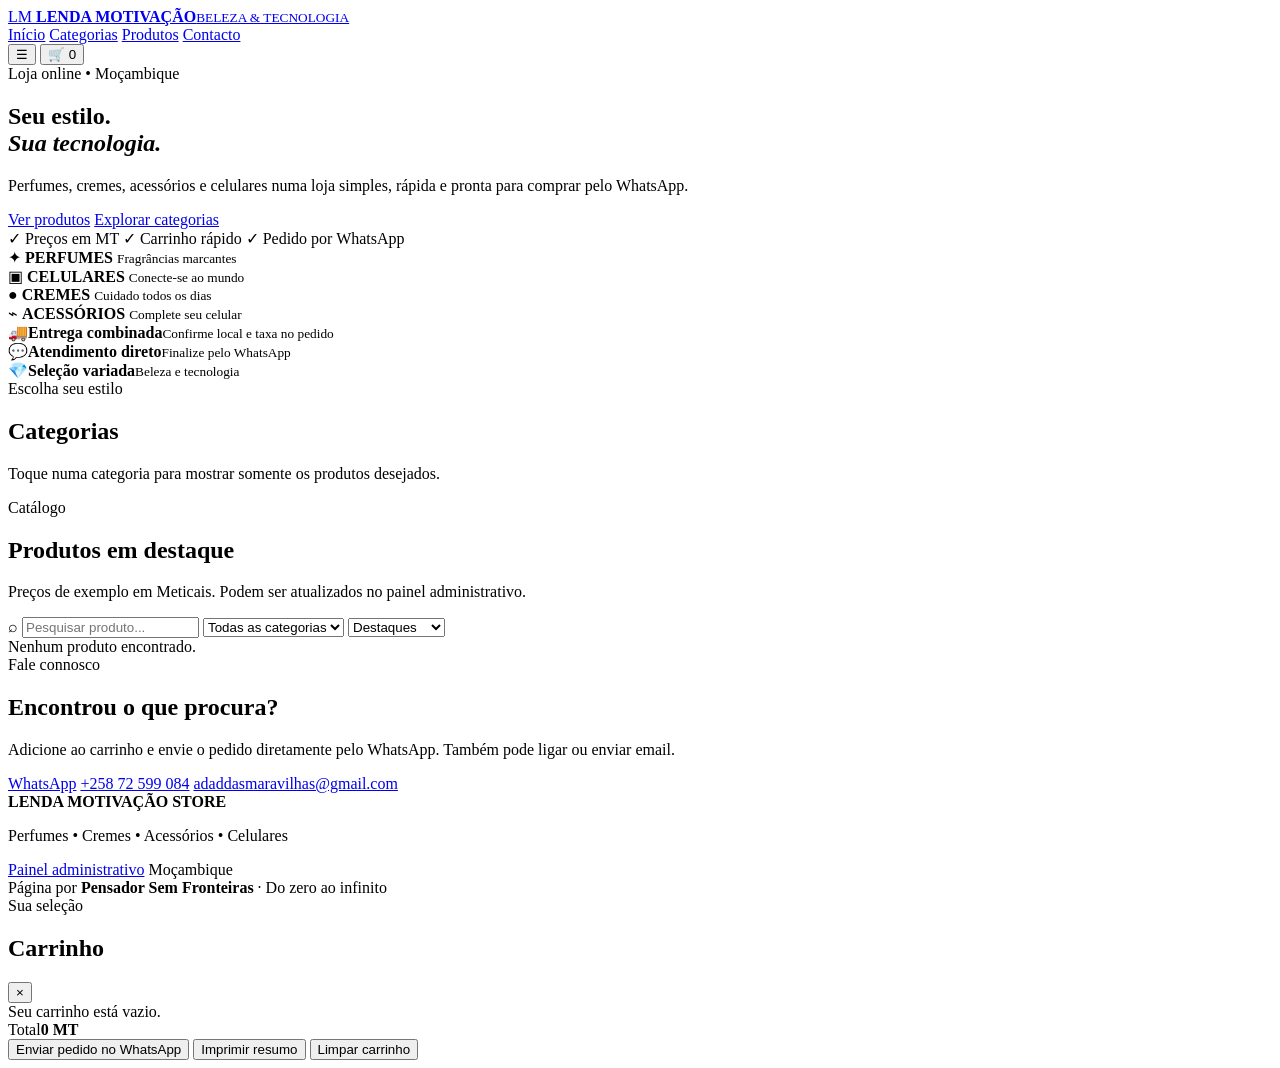
==== index.html @ 22ab00b9 "Cria vitrine da Lenda Motivação Store" ====
<!DOCTYPE html>
<html lang="pt-MZ">
<head>
  <meta charset="UTF-8" />
  <meta name="viewport" content="width=device-width, initial-scale=1.0" />
  <meta name="description" content="Lenda Motivação Store — perfumes, cremes, acessórios de celular e celulares em Moçambique." />
  <title>Lenda Motivação Store — Beleza & Tecnologia</title>
  <link rel="stylesheet" href="css/style.css" />
</head>
<body>
  <header class="header">
    <div class="container header-inner">
      <a class="brand" href="#inicio" aria-label="Lenda Motivação Store">
        <span class="brand-mark">LM</span>
        <span><strong>LENDA MOTIVAÇÃO</strong><small>BELEZA & TECNOLOGIA</small></span>
      </a>

      <nav class="nav" id="mainNav">
        <a href="#inicio">Início</a>
        <a href="#categorias">Categorias</a>
        <a href="#produtos">Produtos</a>
        <a href="#contacto">Contacto</a>
      </nav>

      <div class="header-actions">
        <button class="icon-btn" id="menuBtn" aria-label="Abrir menu">☰</button>
        <button class="cart-button" id="cartBtn" aria-label="Abrir carrinho">🛒 <span id="cartCount">0</span></button>
      </div>
    </div>
  </header>

  <main>
    <section class="hero" id="inicio">
      <div class="container hero-grid">
        <div class="hero-copy">
          <span class="eyebrow">Loja online • Moçambique</span>
          <h1>Seu estilo.<br><em>Sua tecnologia.</em></h1>
          <p>Perfumes, cremes, acessórios e celulares numa loja simples, rápida e pronta para comprar pelo WhatsApp.</p>
          <div class="hero-actions">
            <a class="btn btn-primary" href="#produtos">Ver produtos</a>
            <a class="btn btn-ghost" href="#categorias">Explorar categorias</a>
          </div>
          <div class="hero-trust">
            <span>✓ Preços em MT</span>
            <span>✓ Carrinho rápido</span>
            <span>✓ Pedido por WhatsApp</span>
          </div>
        </div>

        <div class="hero-showcase" aria-hidden="true">
          <div class="showcase-card perfume-card">
            <span class="showcase-icon">✦</span>
            <strong>PERFUMES</strong>
            <small>Fragrâncias marcantes</small>
          </div>
          <div class="showcase-card phone-card">
            <span class="showcase-icon">▣</span>
            <strong>CELULARES</strong>
            <small>Conecte-se ao mundo</small>
          </div>
          <div class="showcase-card cream-card">
            <span class="showcase-icon">●</span>
            <strong>CREMES</strong>
            <small>Cuidado todos os dias</small>
          </div>
          <div class="showcase-card accessory-card">
            <span class="showcase-icon">⌁</span>
            <strong>ACESSÓRIOS</strong>
            <small>Complete seu celular</small>
          </div>
        </div>
      </div>
    </section>

    <section class="benefits">
      <div class="container benefits-grid">
        <div><b>🚚</b><span><strong>Entrega combinada</strong><small>Confirme local e taxa no pedido</small></span></div>
        <div><b>💬</b><span><strong>Atendimento direto</strong><small>Finalize pelo WhatsApp</small></span></div>
        <div><b>💎</b><span><strong>Seleção variada</strong><small>Beleza e tecnologia</small></span></div>
      </div>
    </section>

    <section class="section" id="categorias">
      <div class="container">
        <div class="section-heading">
          <div><span class="eyebrow">Escolha seu estilo</span><h2>Categorias</h2></div>
          <p>Toque numa categoria para mostrar somente os produtos desejados.</p>
        </div>
        <div class="category-grid" id="categoryGrid"></div>
      </div>
    </section>

    <section class="section products-section" id="produtos">
      <div class="container">
        <div class="section-heading">
          <div><span class="eyebrow">Catálogo</span><h2>Produtos em destaque</h2></div>
          <p>Preços de exemplo em Meticais. Podem ser atualizados no painel administrativo.</p>
        </div>

        <div class="toolbar">
          <label class="search-box">
            <span>⌕</span>
            <input id="searchInput" type="search" placeholder="Pesquisar produto..." autocomplete="off" />
          </label>
          <select id="categoryFilter" aria-label="Filtrar categoria">
            <option value="all">Todas as categorias</option>
          </select>
          <select id="sortFilter" aria-label="Ordenar produtos">
            <option value="featured">Destaques</option>
            <option value="price-asc">Menor preço</option>
            <option value="price-desc">Maior preço</option>
            <option value="name">Nome A-Z</option>
          </select>
        </div>

        <div class="product-grid" id="productGrid"></div>
        <div class="empty-state hidden" id="emptyState">Nenhum produto encontrado.</div>
      </div>
    </section>

    <section class="section contact-section" id="contacto">
      <div class="container contact-card">
        <div>
          <span class="eyebrow">Fale connosco</span>
          <h2>Encontrou o que procura?</h2>
          <p>Adicione ao carrinho e envie o pedido diretamente pelo WhatsApp. Também pode ligar ou enviar email.</p>
        </div>
        <div class="contact-actions">
          <a class="btn btn-primary" href="https://wa.me/25872599084" target="_blank" rel="noopener">WhatsApp</a>
          <a class="btn btn-ghost" href="tel:+25872599084">+258 72 599 084</a>
          <a class="text-link" href="mailto:adaddasmaravilhas@gmail.com">adaddasmaravilhas@gmail.com</a>
        </div>
      </div>
    </section>
  </main>

  <footer class="footer">
    <div class="container footer-inner">
      <div>
        <strong>LENDA MOTIVAÇÃO STORE</strong>
        <p>Perfumes • Cremes • Acessórios • Celulares</p>
      </div>
      <div class="footer-links">
        <a href="pages/admin.html">Painel administrativo</a>
        <span>Moçambique</span>
      </div>
    </div>
    <div class="container footer-bottom">Página por <strong>Pensador Sem Fronteiras</strong> · Do zero ao infinito</div>
  </footer>

  <div class="overlay" id="cartOverlay"></div>
  <aside class="cart-drawer" id="cartDrawer" aria-label="Carrinho de compras">
    <div class="cart-head">
      <div><span class="eyebrow">Sua seleção</span><h2>Carrinho</h2></div>
      <button class="close-btn" id="closeCartBtn" aria-label="Fechar carrinho">×</button>
    </div>
    <div class="cart-items" id="cartItems"></div>
    <div class="cart-empty" id="cartEmpty">Seu carrinho está vazio.</div>
    <div class="cart-footer">
      <div class="total-line"><span>Total</span><strong id="cartTotal">0 MT</strong></div>
      <button class="btn btn-primary btn-full" id="checkoutBtn">Enviar pedido no WhatsApp</button>
      <button class="btn btn-ghost btn-full" id="printBtn">Imprimir resumo</button>
      <button class="clear-cart" id="clearCartBtn">Limpar carrinho</button>
    </div>
  </aside>

  <div class="toast" id="toast" role="status" aria-live="polite"></div>

  <script src="js/store.js"></script>
</body>
</html>
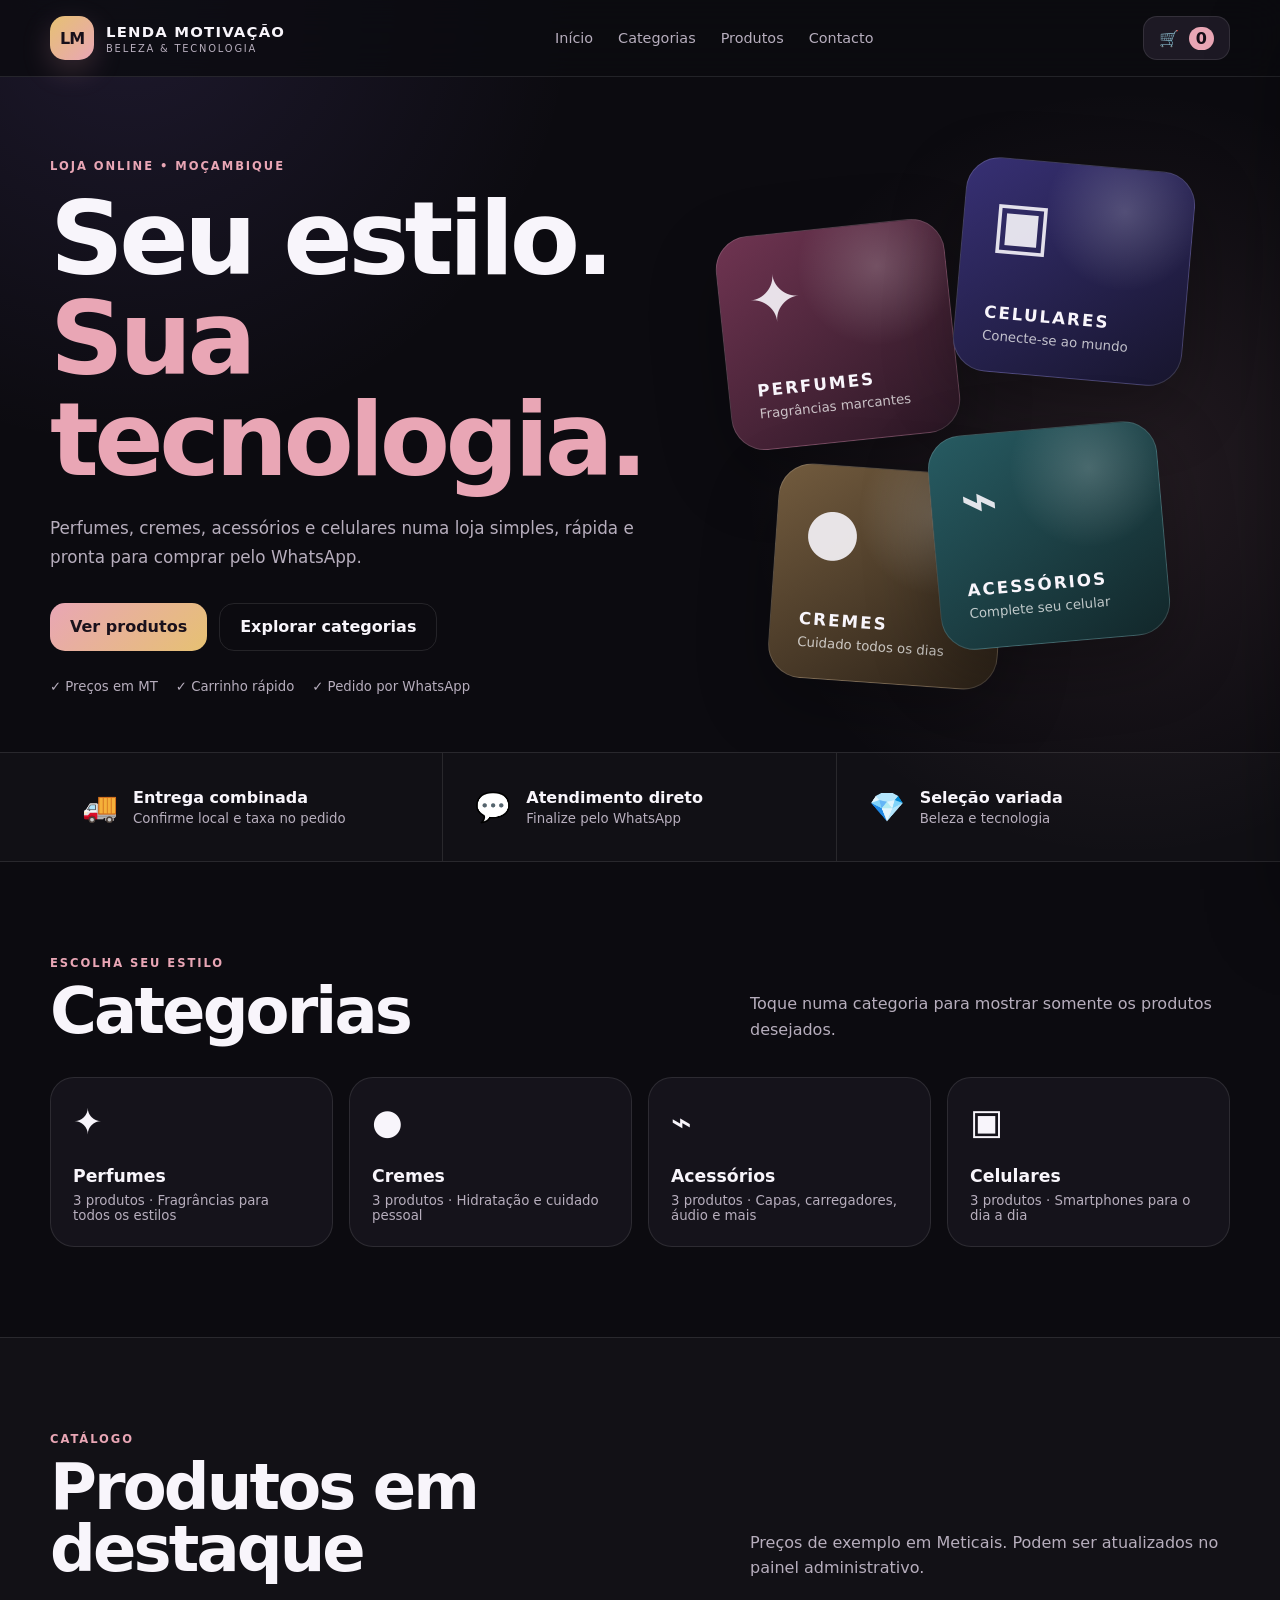
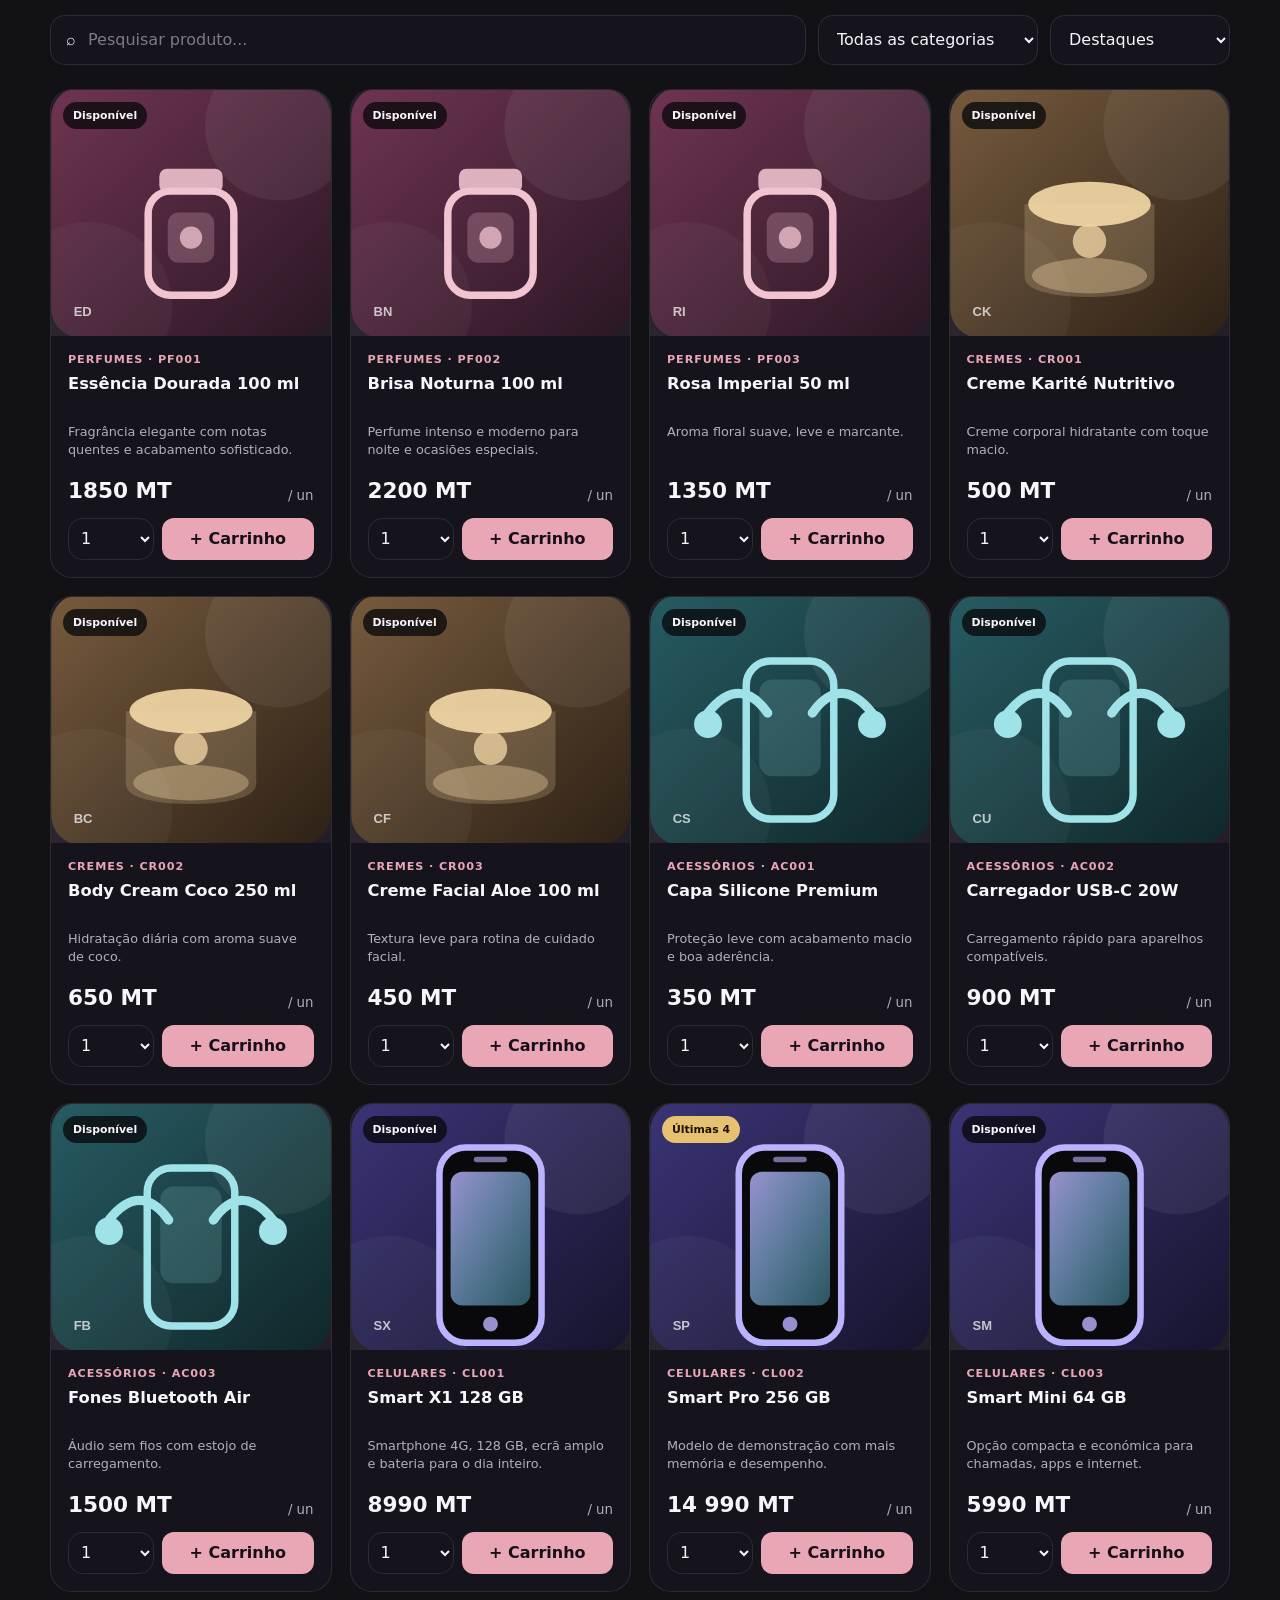
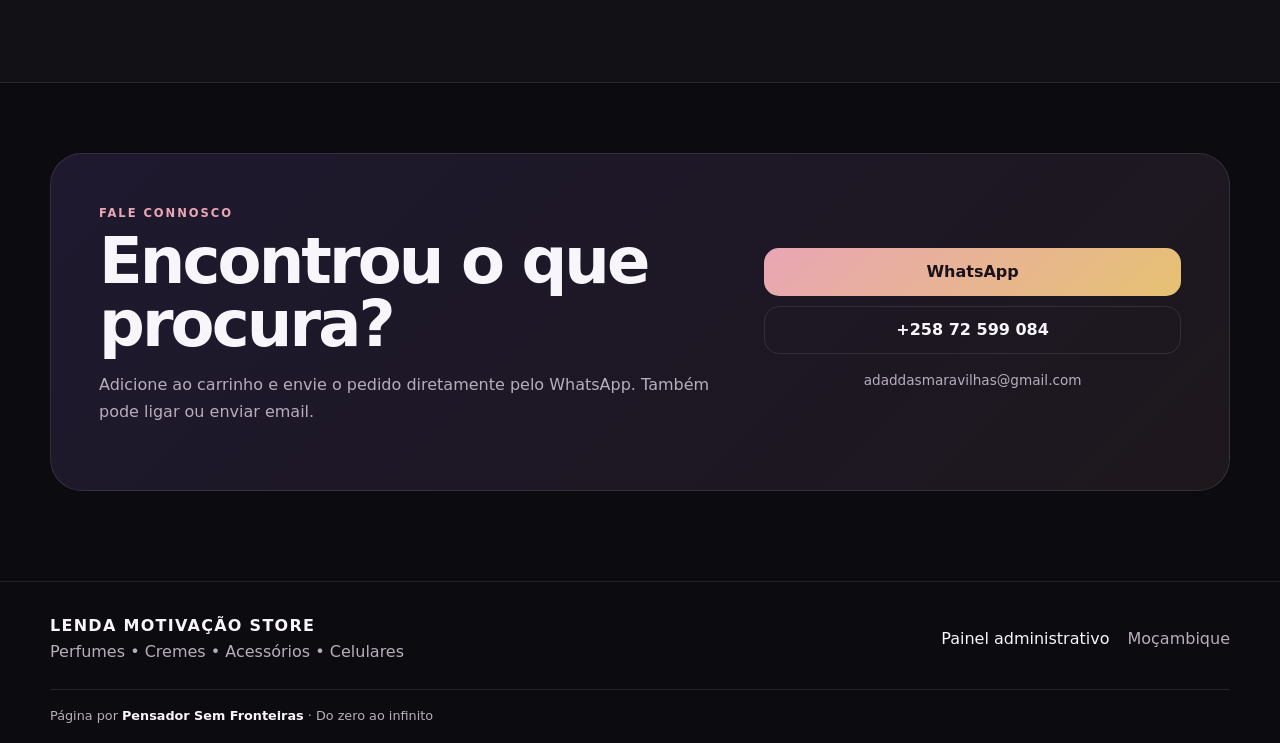
==== commit 2ca4d16b: "Carrega correção visual da vitrine" ====
--- a/index.html
+++ b/index.html
@@ -6,6 +6,7 @@
   <meta name="description" content="Lenda Motivação Store — perfumes, cremes, acessórios de celular e celulares em Moçambique." />
   <title>Lenda Motivação Store — Beleza & Tecnologia</title>
   <link rel="stylesheet" href="css/style.css" />
+  <link rel="stylesheet" href="css/patch.css" />
 </head>
 <body>
   <header class="header">
--- a/css/style.css
+++ b/css/style.css
@@ -0,0 +1,289 @@
+:root {
+  --bg: #0c0b10;
+  --panel: #15131b;
+  --panel-2: #1d1924;
+  --text: #f8f5fb;
+  --muted: #b7aebd;
+  --line: rgba(255,255,255,.1);
+  --accent: #e9a6b5;
+  --accent-2: #9b7bff;
+  --gold: #e6c172;
+  --success: #44c980;
+  --danger: #ff7474;
+  --shadow: 0 24px 70px rgba(0,0,0,.28);
+  --radius: 24px;
+  --max: 1180px;
+}
+
+* { box-sizing: border-box; }
+html { scroll-behavior: smooth; }
+body {
+  margin: 0;
+  font-family: Inter, ui-sans-serif, system-ui, -apple-system, BlinkMacSystemFont, "Segoe UI", sans-serif;
+  color: var(--text);
+  background:
+    radial-gradient(circle at 10% 0%, rgba(155,123,255,.12), transparent 28rem),
+    radial-gradient(circle at 88% 12%, rgba(233,166,181,.11), transparent 24rem),
+    var(--bg);
+  min-height: 100vh;
+}
+
+body.no-scroll { overflow: hidden; }
+a { color: inherit; text-decoration: none; }
+button, input, select { font: inherit; }
+button { border: 0; }
+img { display: block; max-width: 100%; }
+.hidden { display: none !important; }
+.container { width: min(calc(100% - 32px), var(--max)); margin-inline: auto; }
+
+.header {
+  position: sticky;
+  top: 0;
+  z-index: 50;
+  backdrop-filter: blur(18px);
+  background: rgba(12,11,16,.82);
+  border-bottom: 1px solid var(--line);
+}
+.header-inner { min-height: 76px; display: flex; align-items: center; justify-content: space-between; gap: 24px; }
+.brand { display: inline-flex; align-items: center; gap: 12px; min-width: max-content; }
+.brand-mark {
+  width: 44px; height: 44px; border-radius: 15px;
+  display: grid; place-items: center;
+  color: #17101a; font-weight: 900; letter-spacing: -.06em;
+  background: linear-gradient(135deg, var(--gold), var(--accent));
+  box-shadow: 0 10px 30px rgba(233,166,181,.2);
+}
+.brand strong { display: block; font-size: .93rem; letter-spacing: .08em; }
+.brand small { display: block; margin-top: 2px; color: var(--muted); font-size: .62rem; letter-spacing: .18em; }
+.nav { display: flex; align-items: center; gap: 25px; color: var(--muted); font-size: .9rem; }
+.nav a:hover { color: var(--text); }
+.header-actions { display: flex; gap: 10px; align-items: center; }
+.icon-btn, .cart-button, .close-btn {
+  color: var(--text); background: var(--panel-2); border: 1px solid var(--line); cursor: pointer;
+}
+.icon-btn { display: none; width: 44px; height: 44px; border-radius: 14px; }
+.cart-button { min-height: 44px; padding: 0 15px; border-radius: 14px; font-weight: 700; }
+.cart-button span { color: #170e18; background: var(--accent); border-radius: 999px; padding: 2px 7px; margin-left: 4px; }
+
+.hero { padding: 78px 0 58px; overflow: hidden; }
+.hero-grid { display: grid; grid-template-columns: 1.05fr .95fr; align-items: center; gap: 60px; }
+.eyebrow { display: inline-block; color: var(--accent); text-transform: uppercase; letter-spacing: .17em; font-size: .72rem; font-weight: 800; }
+.hero h1, .section-heading h2, .contact-card h2, .cart-head h2 {
+  margin: 0; line-height: .98; letter-spacing: -.045em;
+}
+.hero h1 { font-size: clamp(3.6rem, 8vw, 7rem); margin-top: 15px; max-width: 720px; }
+.hero h1 em { font-style: normal; color: var(--accent); }
+.hero-copy > p { max-width: 620px; color: var(--muted); line-height: 1.75; font-size: 1.05rem; margin: 24px 0 30px; }
+.hero-actions { display: flex; gap: 12px; flex-wrap: wrap; }
+.btn {
+  display: inline-flex; align-items: center; justify-content: center;
+  min-height: 48px; padding: 0 20px; border-radius: 15px;
+  font-weight: 800; cursor: pointer; transition: transform .2s ease, opacity .2s ease, background .2s ease;
+}
+.btn:hover { transform: translateY(-2px); }
+.btn-primary { background: linear-gradient(135deg, var(--accent), var(--gold)); color: #1a111b; }
+.btn-ghost { color: var(--text); background: transparent; border: 1px solid var(--line); }
+.btn-full { width: 100%; }
+.hero-trust { display: flex; gap: 18px; flex-wrap: wrap; color: var(--muted); font-size: .83rem; margin-top: 28px; }
+
+.hero-showcase { min-height: 520px; position: relative; }
+.showcase-card {
+  position: absolute; width: 230px; min-height: 215px; padding: 28px;
+  display: flex; flex-direction: column; justify-content: flex-end;
+  border-radius: 34px; border: 1px solid rgba(255,255,255,.14); box-shadow: var(--shadow);
+  overflow: hidden;
+}
+.showcase-card::before {
+  content: ""; position: absolute; inset: 0; opacity: .8;
+  background: radial-gradient(circle at 70% 20%, rgba(255,255,255,.24), transparent 34%);
+}
+.showcase-card > * { position: relative; z-index: 1; }
+.showcase-icon { font-size: 4rem; margin-bottom: auto; opacity: .9; }
+.showcase-card strong { font-size: 1.05rem; letter-spacing: .12em; }
+.showcase-card small { color: rgba(255,255,255,.72); margin-top: 6px; }
+.perfume-card { left: 4%; top: 12%; background: linear-gradient(145deg, #6f3451, #2a1724); transform: rotate(-6deg); }
+.phone-card { right: 3%; top: 0; background: linear-gradient(145deg, #373074, #17152d); transform: rotate(5deg); }
+.cream-card { left: 14%; bottom: 0; background: linear-gradient(145deg, #725b3e, #2b2117); transform: rotate(4deg); }
+.accessory-card { right: 8%; bottom: 8%; background: linear-gradient(145deg, #275b62, #12272a); transform: rotate(-5deg); }
+
+.benefits { border-block: 1px solid var(--line); background: rgba(255,255,255,.018); }
+.benefits-grid { min-height: 108px; display: grid; grid-template-columns: repeat(3, 1fr); }
+.benefits-grid > div { display: flex; align-items: center; gap: 15px; padding: 20px 32px; border-right: 1px solid var(--line); }
+.benefits-grid > div:last-child { border-right: 0; }
+.benefits b { font-size: 1.8rem; }
+.benefits strong, .benefits small { display: block; }
+.benefits small { color: var(--muted); margin-top: 4px; }
+
+.section { padding: 90px 0; }
+.products-section { background: rgba(255,255,255,.022); border-block: 1px solid var(--line); }
+.section-heading { display: flex; justify-content: space-between; align-items: end; gap: 36px; margin-bottom: 34px; }
+.section-heading h2, .contact-card h2 { font-size: clamp(2.3rem, 5vw, 4.3rem); margin-top: 9px; }
+.section-heading p { max-width: 480px; color: var(--muted); line-height: 1.6; margin: 0; }
+
+.category-grid { display: grid; grid-template-columns: repeat(4, 1fr); gap: 16px; }
+.category-card {
+  min-height: 170px; padding: 22px; border-radius: 24px; cursor: pointer;
+  border: 1px solid var(--line); background: var(--panel); transition: transform .2s ease, border-color .2s ease, background .2s ease;
+}
+.category-card:hover, .category-card.active { transform: translateY(-4px); border-color: rgba(233,166,181,.5); background: var(--panel-2); }
+.category-card .cat-icon { font-size: 2.2rem; }
+.category-card strong { display: block; margin-top: 24px; font-size: 1.08rem; }
+.category-card small { display: block; color: var(--muted); margin-top: 7px; }
+
+.toolbar { display: grid; grid-template-columns: minmax(260px, 1fr) 220px 180px; gap: 12px; margin-bottom: 24px; }
+.search-box { display: flex; align-items: center; gap: 10px; padding: 0 15px; background: var(--panel); border: 1px solid var(--line); border-radius: 15px; }
+.search-box input { width: 100%; min-height: 48px; border: 0; outline: 0; color: var(--text); background: transparent; }
+.search-box input::placeholder { color: #817988; }
+select { min-height: 48px; border-radius: 15px; padding: 0 14px; color: var(--text); background: var(--panel); border: 1px solid var(--line); outline: none; }
+select option { background: #17131b; }
+
+.product-grid { display: grid; grid-template-columns: repeat(4, minmax(0, 1fr)); gap: 18px; }
+.product-card {
+  overflow: hidden; border-radius: 22px; background: var(--panel); border: 1px solid var(--line);
+  transition: transform .2s ease, border-color .2s ease;
+}
+.product-card:hover { transform: translateY(-5px); border-color: rgba(255,255,255,.2); }
+.product-image { position: relative; aspect-ratio: 1 / .88; background: #221d26; overflow: hidden; }
+.product-image img { width: 100%; height: 100%; object-fit: cover; }
+.badge {
+  position: absolute; left: 12px; top: 12px; padding: 7px 10px; border-radius: 999px;
+  background: rgba(9,9,12,.78); backdrop-filter: blur(8px); font-size: .68rem; font-weight: 800;
+}
+.badge.low { color: #1b1200; background: var(--gold); }
+.badge.out { background: var(--danger); color: #1a0707; }
+.product-body { padding: 17px; }
+.product-meta { color: var(--accent); font-size: .7rem; font-weight: 800; letter-spacing: .08em; text-transform: uppercase; }
+.product-name { min-height: 46px; margin: 7px 0 4px; font-size: 1.02rem; font-weight: 800; line-height: 1.3; }
+.product-desc { min-height: 39px; color: var(--muted); font-size: .8rem; line-height: 1.45; }
+.product-price { display: flex; align-items: end; justify-content: space-between; gap: 10px; margin-top: 16px; }
+.product-price strong { font-size: 1.35rem; }
+.product-price small { color: var(--muted); }
+.product-actions { display: grid; grid-template-columns: 86px 1fr; gap: 8px; margin-top: 15px; }
+.qty-select { min-width: 0; min-height: 42px; padding-inline: 8px; }
+.add-btn { min-height: 42px; border-radius: 12px; font-weight: 800; cursor: pointer; color: #160f18; background: var(--accent); }
+.add-btn:disabled { cursor: not-allowed; opacity: .45; }
+.empty-state { color: var(--muted); text-align: center; padding: 50px 20px; border: 1px dashed var(--line); border-radius: 20px; }
+
+.contact-section { padding-top: 70px; }
+.contact-card {
+  display: grid; grid-template-columns: 1.2fr .8fr; align-items: center; gap: 40px;
+  padding: 48px; border-radius: 32px; border: 1px solid var(--line);
+  background: linear-gradient(135deg, rgba(155,123,255,.13), rgba(233,166,181,.08));
+}
+.contact-card p { color: var(--muted); line-height: 1.7; max-width: 660px; }
+.contact-actions { display: flex; flex-direction: column; align-items: stretch; gap: 10px; }
+.text-link { color: var(--muted); text-align: center; font-size: .85rem; padding: 8px; word-break: break-word; }
+
+.footer { border-top: 1px solid var(--line); padding: 34px 0 20px; color: var(--muted); }
+.footer-inner { display: flex; justify-content: space-between; gap: 30px; align-items: center; }
+.footer-inner strong { color: var(--text); letter-spacing: .08em; }
+.footer-inner p { margin: 7px 0 0; }
+.footer-links { display: flex; align-items: center; gap: 18px; }
+.footer-links a { color: var(--text); }
+.footer-bottom { margin-top: 28px; padding-top: 18px; border-top: 1px solid var(--line); font-size: .8rem; }
+.footer-bottom strong { color: var(--text); }
+
+.overlay { position: fixed; inset: 0; z-index: 80; background: rgba(0,0,0,.58); opacity: 0; pointer-events: none; transition: opacity .25s ease; }
+.overlay.active { opacity: 1; pointer-events: auto; }
+.cart-drawer {
+  position: fixed; right: 0; top: 0; z-index: 90; width: min(440px, 100%); height: 100dvh;
+  display: flex; flex-direction: column; transform: translateX(100%); transition: transform .28s ease;
+  background: #111015; border-left: 1px solid var(--line); box-shadow: var(--shadow);
+}
+.cart-drawer.active { transform: translateX(0); }
+.cart-head { padding: 24px; display: flex; align-items: center; justify-content: space-between; border-bottom: 1px solid var(--line); }
+.cart-head h2 { font-size: 2.1rem; margin-top: 4px; }
+.close-btn { width: 42px; height: 42px; border-radius: 50%; font-size: 1.5rem; }
+.cart-items { flex: 1; overflow: auto; padding: 15px 20px; }
+.cart-empty { padding: 50px 25px; color: var(--muted); text-align: center; }
+.cart-item { display: grid; grid-template-columns: 66px 1fr auto; gap: 12px; align-items: center; padding: 13px 0; border-bottom: 1px solid var(--line); }
+.cart-thumb { width: 66px; height: 66px; border-radius: 14px; overflow: hidden; background: var(--panel); }
+.cart-thumb img { width: 100%; height: 100%; object-fit: cover; }
+.cart-info strong { display: block; font-size: .9rem; }
+.cart-info small { display: block; color: var(--muted); margin-top: 4px; }
+.cart-qty { display: flex; align-items: center; gap: 7px; margin-top: 8px; }
+.cart-qty button, .remove-btn { cursor: pointer; color: var(--text); background: var(--panel-2); border: 1px solid var(--line); }
+.cart-qty button { width: 28px; height: 28px; border-radius: 8px; }
+.cart-qty span { min-width: 20px; text-align: center; }
+.remove-btn { width: 34px; height: 34px; border-radius: 10px; color: var(--danger); }
+.cart-footer { padding: 20px; border-top: 1px solid var(--line); background: #151319; }
+.total-line { display: flex; align-items: center; justify-content: space-between; margin-bottom: 16px; }
+.total-line strong { font-size: 1.55rem; }
+.cart-footer .btn + .btn { margin-top: 9px; }
+.clear-cart { width: 100%; margin-top: 10px; padding: 10px; cursor: pointer; color: var(--muted); background: transparent; }
+
+.toast {
+  position: fixed; left: 50%; bottom: 24px; z-index: 120; transform: translate(-50%, 18px);
+  padding: 12px 18px; border-radius: 999px; opacity: 0; pointer-events: none;
+  color: #111; background: var(--accent); font-weight: 800; box-shadow: var(--shadow); transition: .24s ease;
+}
+.toast.active { opacity: 1; transform: translate(-50%, 0); }
+
+@media (max-width: 1000px) {
+  .hero-grid { grid-template-columns: 1fr; }
+  .hero-showcase { min-height: 430px; max-width: 620px; width: 100%; margin-inline: auto; }
+  .product-grid { grid-template-columns: repeat(3, 1fr); }
+  .category-grid { grid-template-columns: repeat(2, 1fr); }
+  .toolbar { grid-template-columns: 1fr 1fr; }
+  .search-box { grid-column: 1 / -1; }
+}
+
+@media (max-width: 760px) {
+  .header-inner { min-height: 68px; }
+  .brand small { display: none; }
+  .nav {
+    position: absolute; left: 16px; right: 16px; top: 72px; display: none; flex-direction: column; align-items: stretch;
+    padding: 14px; border-radius: 18px; background: #17141c; border: 1px solid var(--line); box-shadow: var(--shadow);
+  }
+  .nav.open { display: flex; }
+  .nav a { padding: 11px 10px; }
+  .icon-btn { display: grid; place-items: center; }
+  .hero { padding-top: 55px; }
+  .hero h1 { font-size: clamp(3.2rem, 17vw, 5.4rem); }
+  .hero-showcase { min-height: 390px; }
+  .showcase-card { width: 44%; min-height: 165px; padding: 20px; border-radius: 24px; }
+  .showcase-icon { font-size: 2.5rem; }
+  .benefits-grid { grid-template-columns: 1fr; }
+  .benefits-grid > div { border-right: 0; border-bottom: 1px solid var(--line); }
+  .benefits-grid > div:last-child { border-bottom: 0; }
+  .section { padding: 66px 0; }
+  .section-heading { display: block; }
+  .section-heading p { margin-top: 15px; }
+  .product-grid { grid-template-columns: repeat(2, minmax(0, 1fr)); gap: 12px; }
+  .contact-card { grid-template-columns: 1fr; padding: 30px; }
+  .footer-inner { display: block; }
+  .footer-links { margin-top: 18px; flex-wrap: wrap; }
+}
+
+@media (max-width: 520px) {
+  .container { width: min(calc(100% - 22px), var(--max)); }
+  .brand strong { font-size: .8rem; }
+  .brand-mark { width: 39px; height: 39px; border-radius: 12px; }
+  .cart-button { padding: 0 11px; }
+  .hero-copy > p { font-size: .96rem; }
+  .hero-actions .btn { width: 100%; }
+  .hero-trust { gap: 10px; flex-direction: column; }
+  .hero-showcase { min-height: 330px; }
+  .showcase-card { min-height: 145px; padding: 16px; }
+  .showcase-card strong { font-size: .78rem; }
+  .showcase-card small { font-size: .66rem; }
+  .category-grid { grid-template-columns: 1fr 1fr; gap: 10px; }
+  .category-card { min-height: 145px; padding: 17px; }
+  .toolbar { grid-template-columns: 1fr; }
+  .search-box { grid-column: auto; }
+  .product-grid { grid-template-columns: 1fr; }
+  .product-image { aspect-ratio: 1.25 / 1; }
+  .product-name, .product-desc { min-height: 0; }
+  .contact-card { border-radius: 24px; }
+}
+
+@media print {
+  .header, .hero, .benefits, #categorias, #produtos, #contacto, .footer, .overlay, .toast { display: none !important; }
+  body { background: white; color: black; }
+  .cart-drawer { position: static; width: 100%; height: auto; transform: none; border: 0; box-shadow: none; background: white; color: black; }
+  .cart-head .close-btn, .cart-footer button { display: none; }
+  .cart-items { overflow: visible; }
+  .cart-item { border-color: #ddd; }
+  .cart-info small { color: #555; }
+  .total-line { font-size: 1.2rem; }
+}
--- a/css/patch.css
+++ b/css/patch.css
@@ -0,0 +1 @@
+.category-card{color:var(--text);text-align:left}.category-card:focus-visible,.add-btn:focus-visible,.btn:focus-visible,.cart-button:focus-visible,.icon-btn:focus-visible{outline:3px solid rgba(233,166,181,.45);outline-offset:2px}
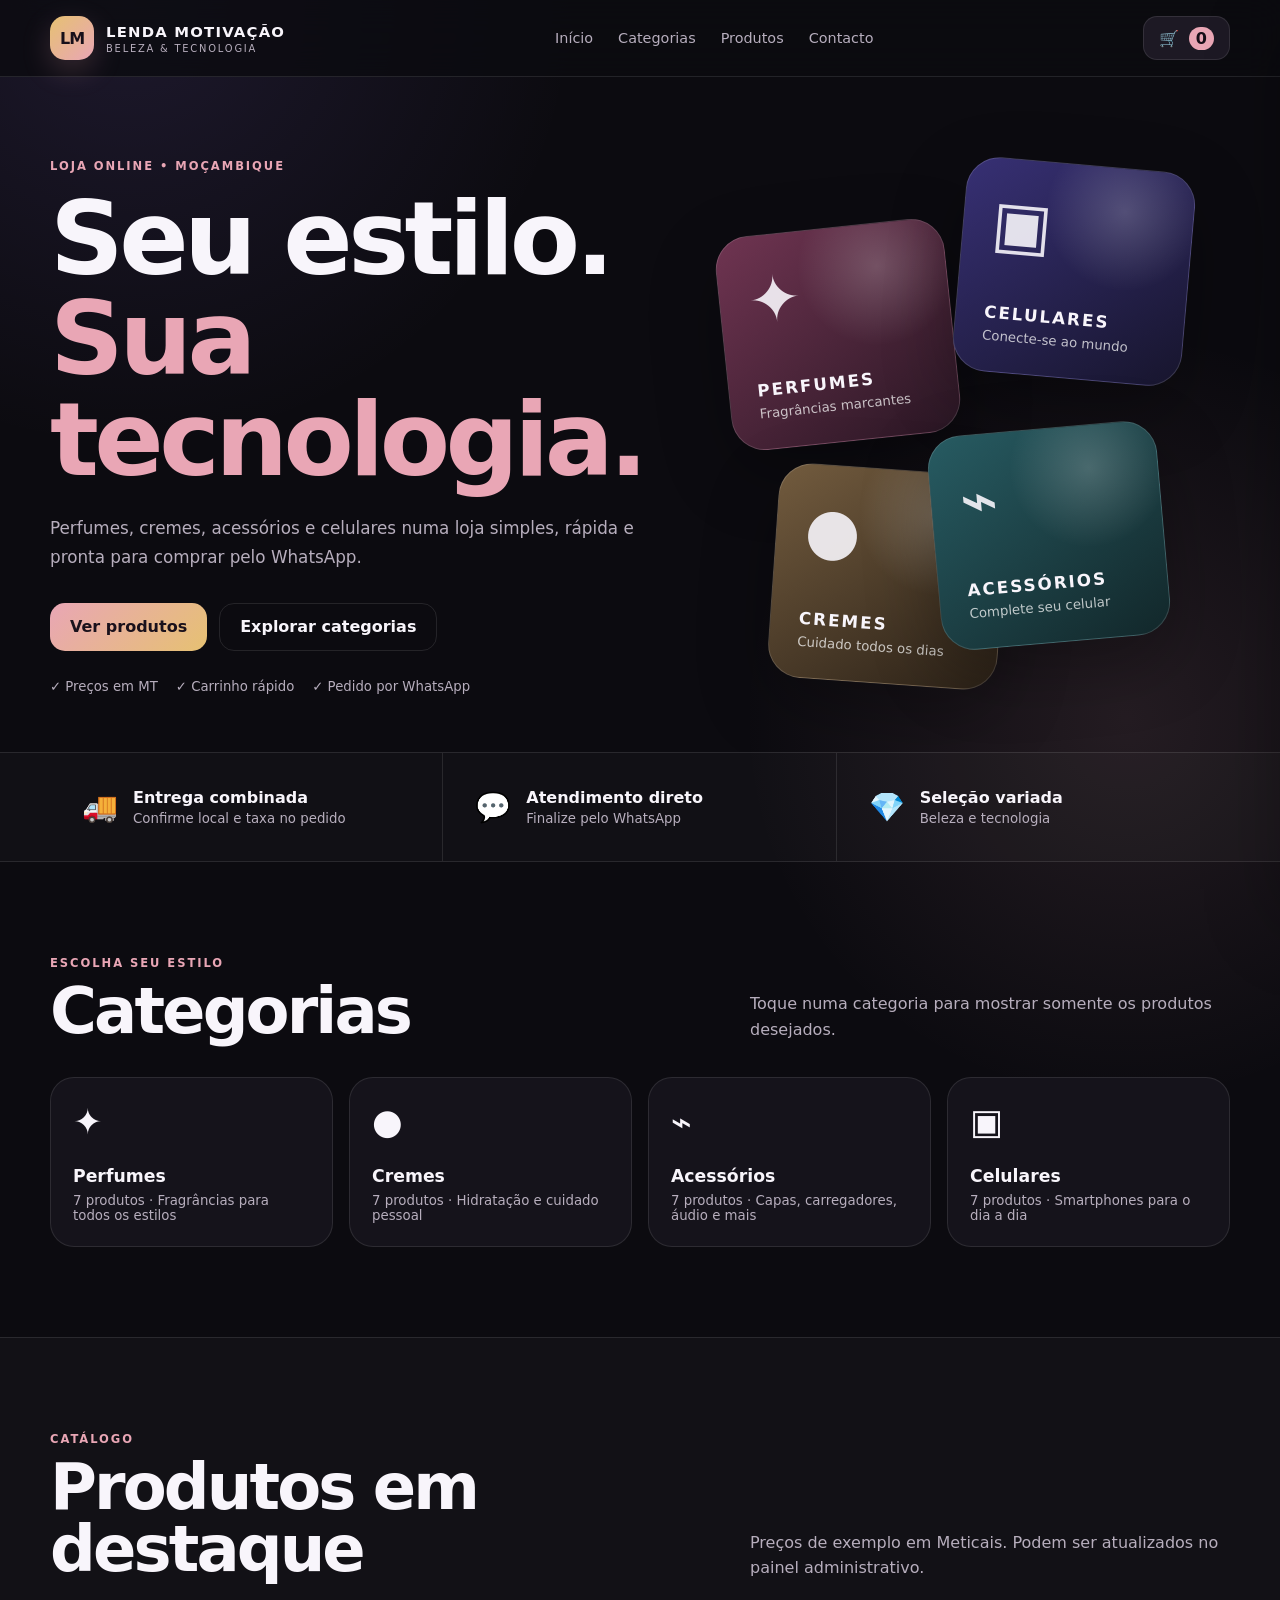
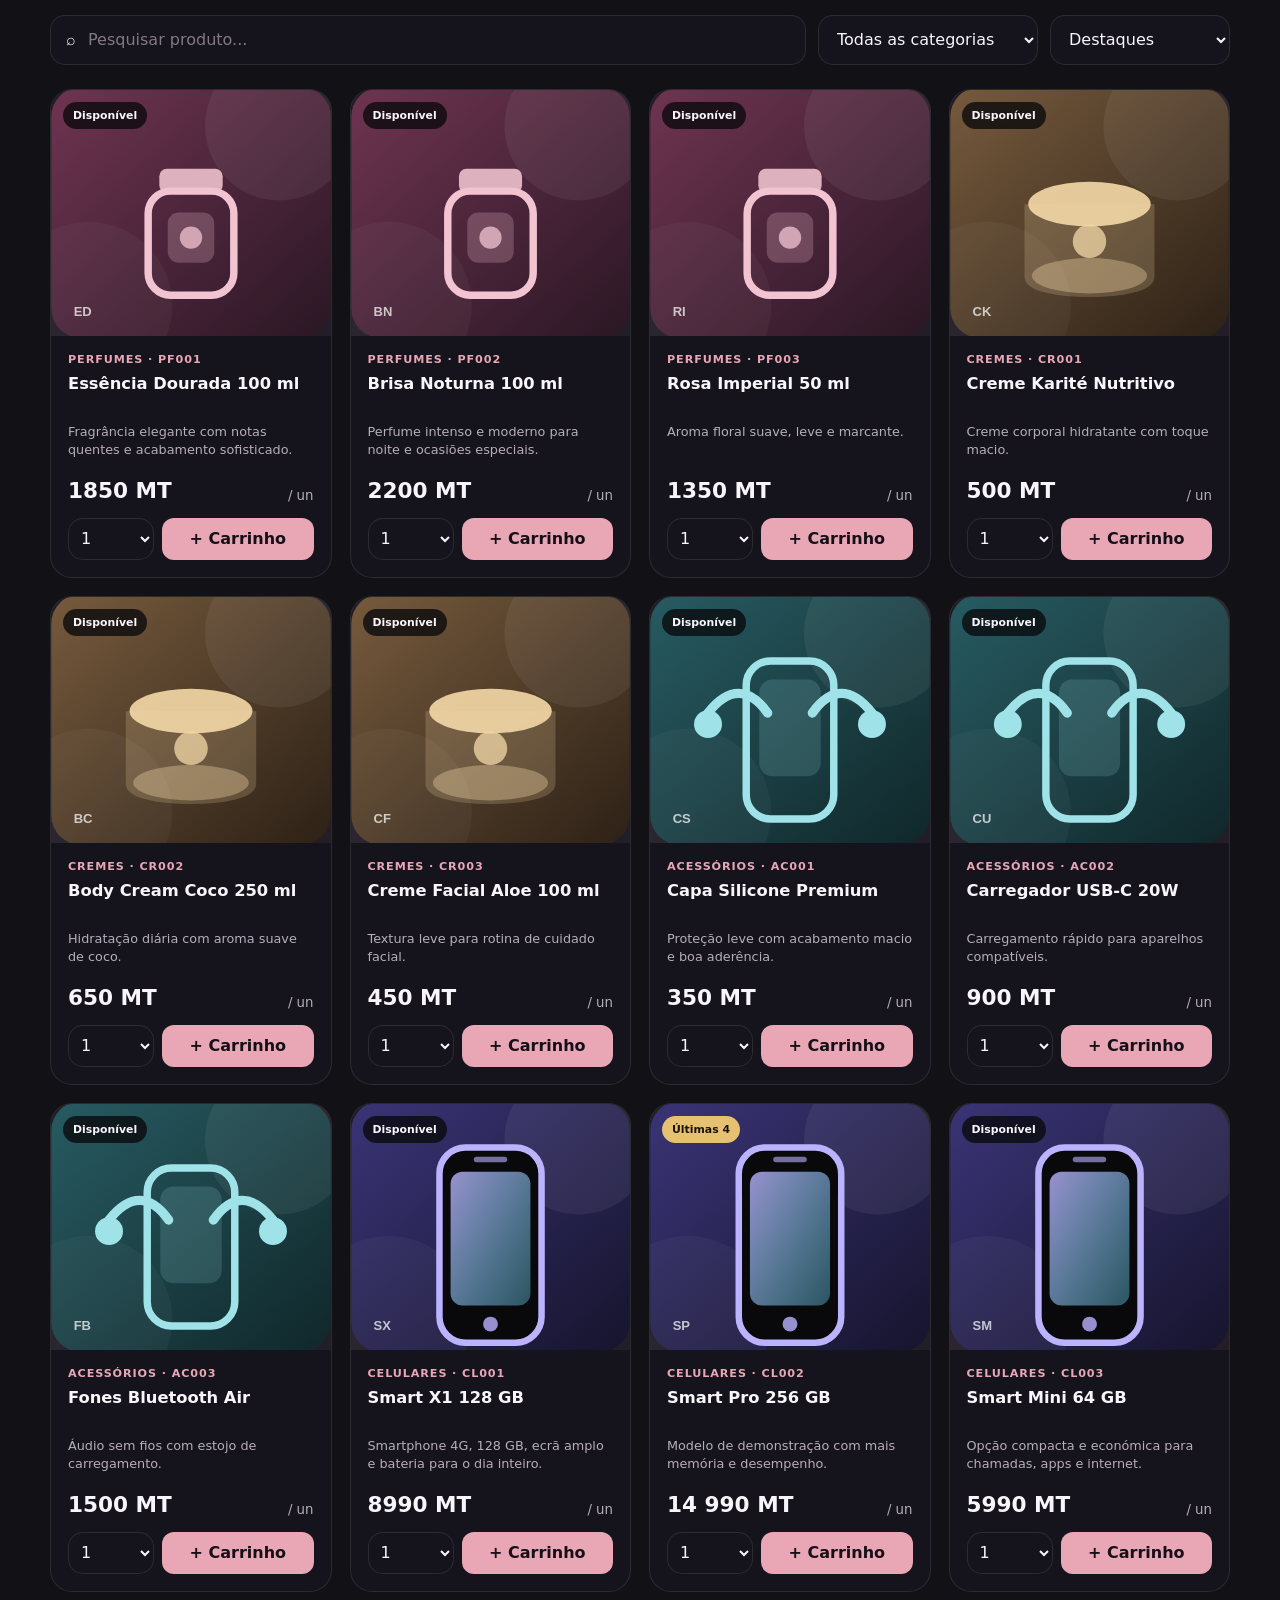
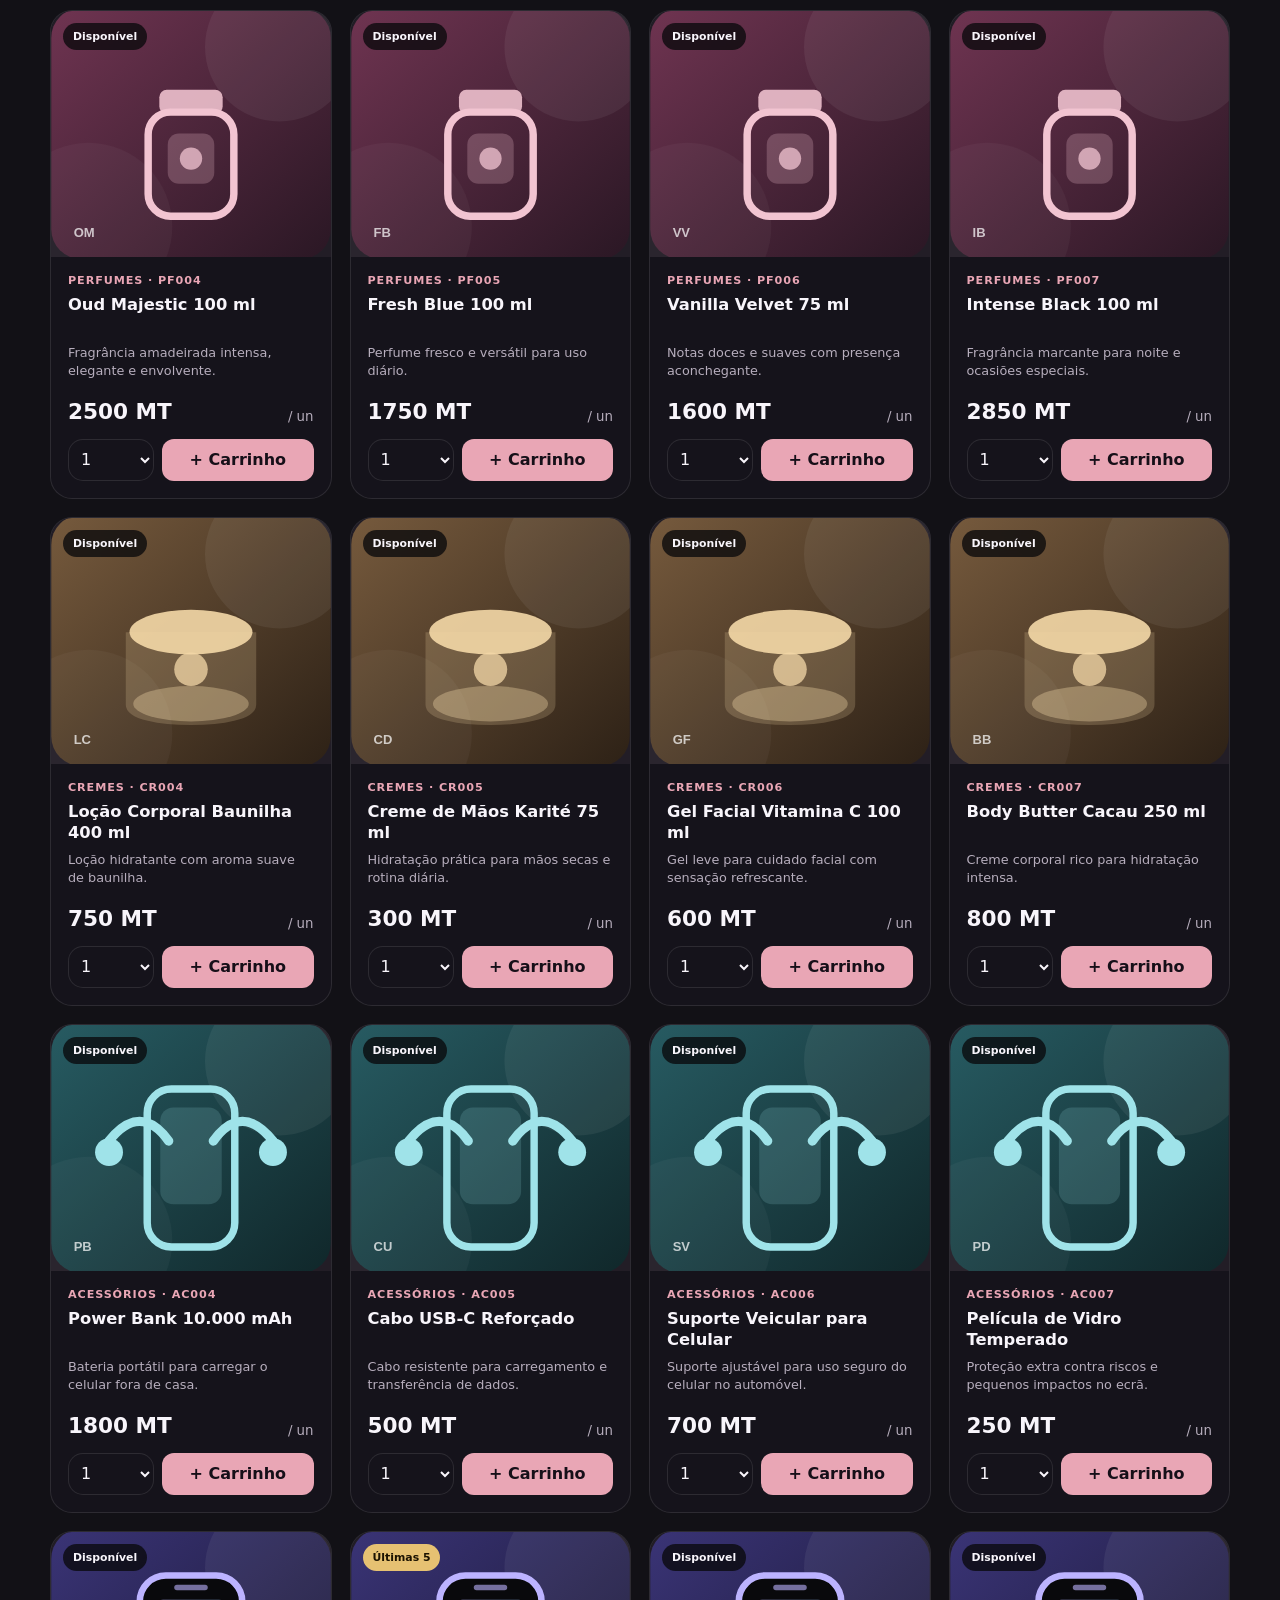
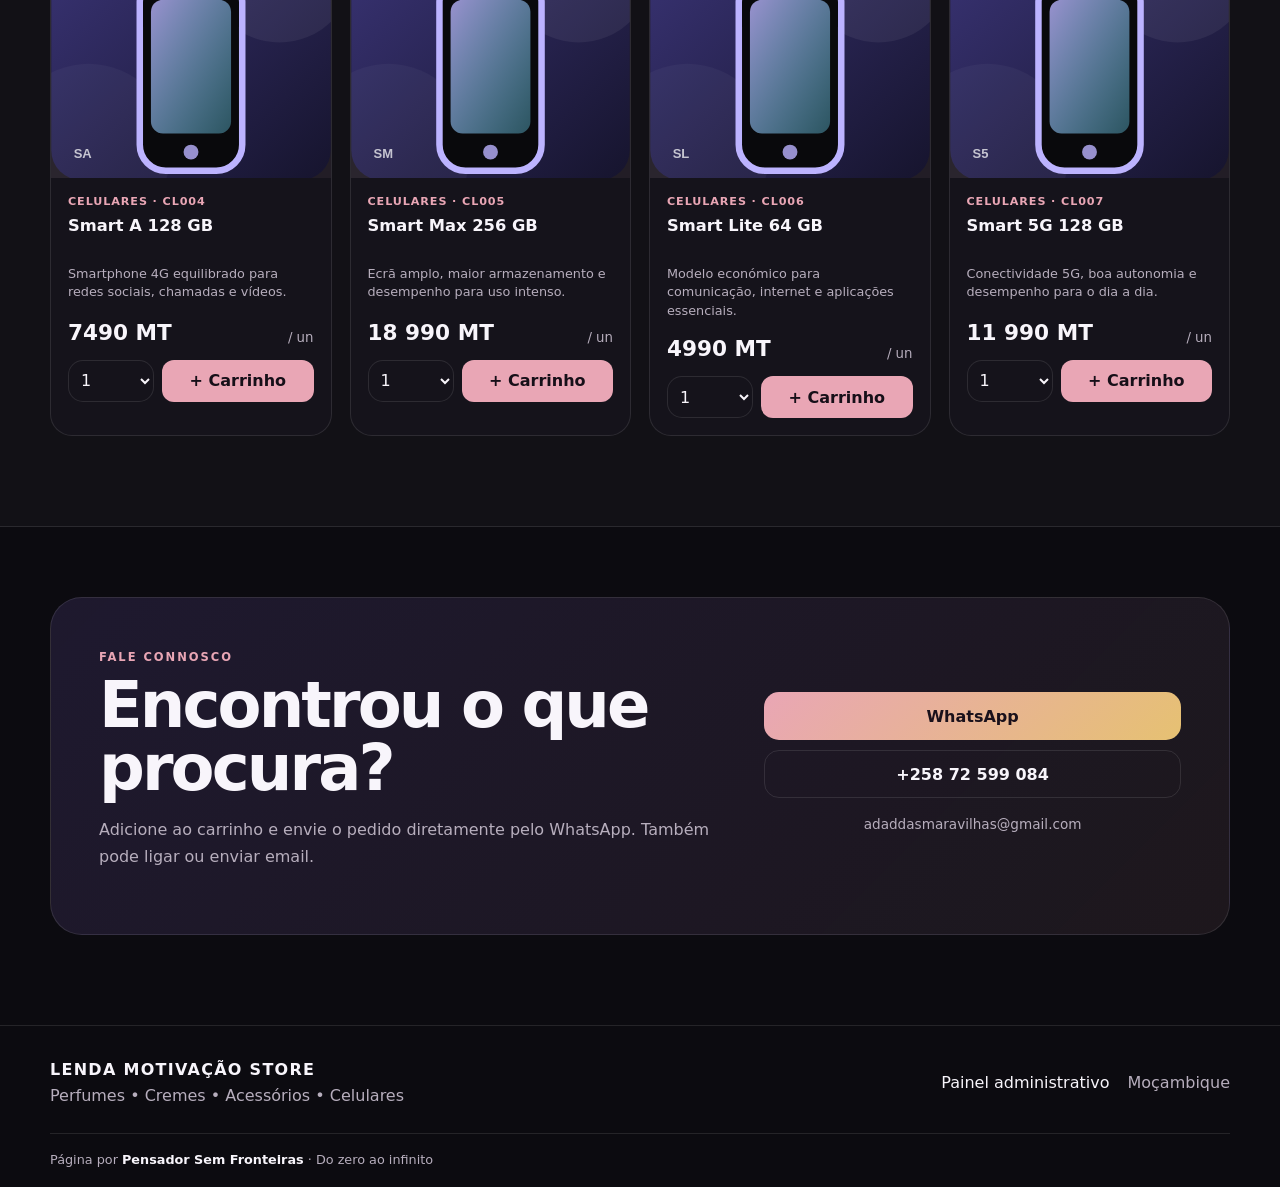
==== commit baada9c0: "Carrega catálogo ampliado de exemplos" ====
--- a/index.html
+++ b/index.html
@@ -168,5 +168,6 @@
   <div class="toast" id="toast" role="status" aria-live="polite"></div>
 
   <script src="js/store.js"></script>
+  <script src="js/catalog-extra.js"></script>
 </body>
 </html>
